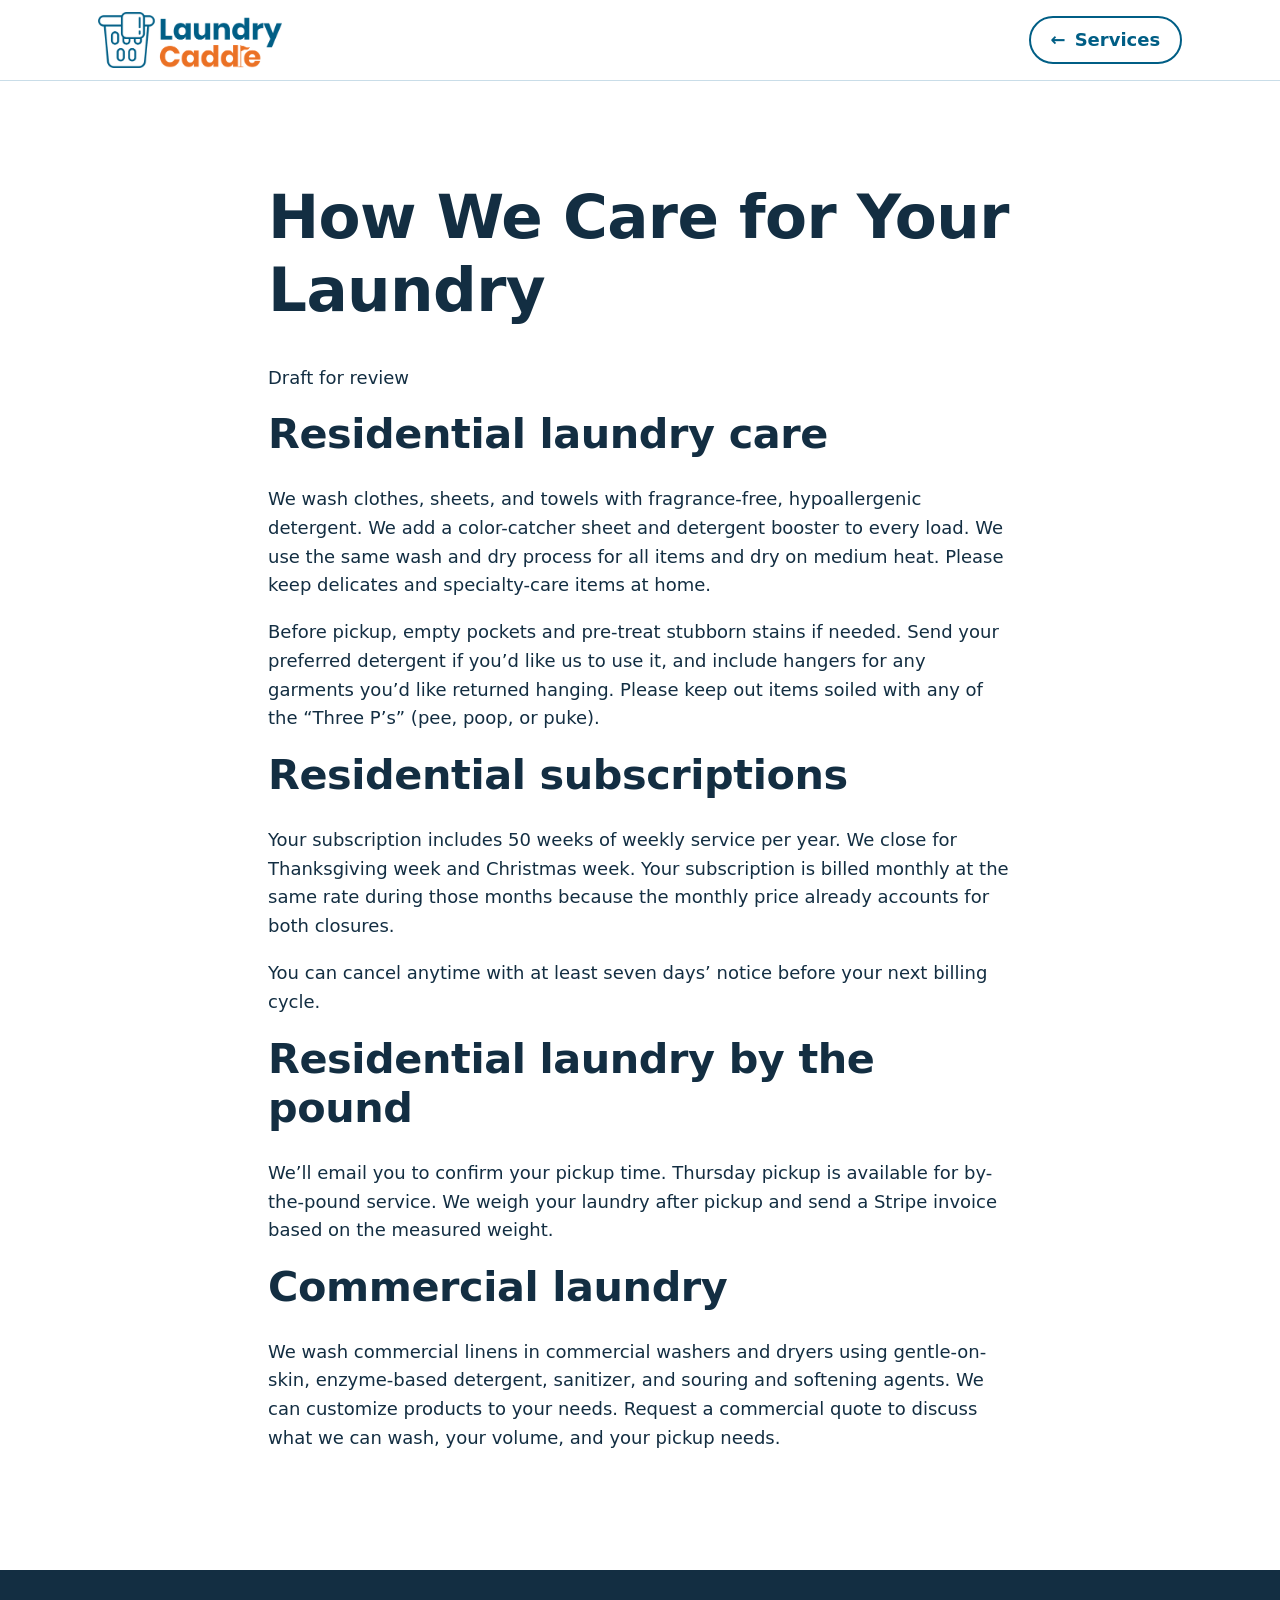
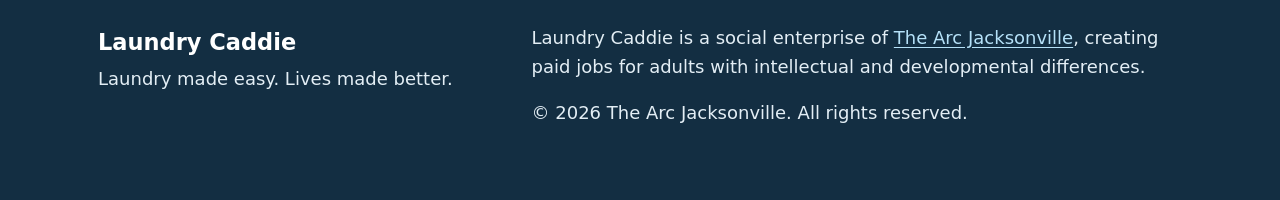
==== care-standards-draft.html @ 3b33ad8a "Draft care standards by service type" ====
<!doctype html>
<html lang="en">
<head>
  <meta charset="utf-8">
  <meta name="viewport" content="width=device-width, initial-scale=1">
  <title>Care standards | Laundry Caddie</title>
  <meta name="robots" content="noindex">
  <meta name="theme-color" content="#005e85">
  <link rel="icon" href="assets/laundry-caddie-icon-32.png" sizes="32x32" type="image/png">
  <link rel="apple-touch-icon" href="assets/laundry-caddie-icon-180.png">
  <link rel="stylesheet" href="styles.css?v=laundry-caddie-branding">
</head>
<body>
  <a class="skip-link" href="#main">Skip to main content</a>

  <header class="site-header">
    <div class="container header-inner">
      <a class="brand" href="index.html" aria-label="Laundry Caddie home">
        <img src="assets/laundry-caddie-logo.webp" alt="" width="480" height="145">
      </a>
      <a class="btn btn-small btn-secondary header-back" href="signup-test.html" aria-label="Back to service signup preview"><span aria-hidden="true">←</span> Services</a>
    </div>
  </header>

  <main id="main" tabindex="-1">
    <section class="section" aria-labelledby="care-title">
      <div class="container narrow">
        <h1 id="care-title">How We Care for Your Laundry</h1>
        <p>Draft for review</p>

        <h2>Residential laundry care</h2>
        <p>We wash clothes, sheets, and towels with fragrance-free, hypoallergenic detergent. We add a color-catcher sheet and detergent booster to every load. We use the same wash and dry process for all items and dry on medium heat. Please keep delicates and specialty-care items at home.</p>
        <p>Before pickup, empty pockets and pre-treat stubborn stains if needed. Send your preferred detergent if you’d like us to use it, and include hangers for any garments you’d like returned hanging. Please keep out items soiled with any of the “Three P’s” (pee, poop, or puke).</p>

        <h2 id="subscription">Residential subscriptions</h2>
        <p>Your subscription includes 50 weeks of weekly service per year. We close for Thanksgiving week and Christmas week. Your subscription is billed monthly at the same rate during those months because the monthly price already accounts for both closures.</p>
        <p>You can cancel anytime with at least seven days’ notice before your next billing cycle.</p>

        <h2 id="by-the-pound">Residential laundry by the pound</h2>
        <p>We’ll email you to confirm your pickup time. Thursday pickup is available for by-the-pound service. We weigh your laundry after pickup and send a Stripe invoice based on the measured weight.</p>

        <h2 id="commercial">Commercial laundry</h2>
        <p>We wash commercial linens in commercial washers and dryers using gentle-on-skin, enzyme-based detergent, sanitizer, and souring and softening agents. We can customize products to your needs. Request a commercial quote to discuss what we can wash, your volume, and your pickup needs.</p>
      </div>
    </section>
  </main>

  <footer class="site-footer">
    <div class="container footer-inner">
      <div>
        <p class="footer-brand">Laundry Caddie</p>
        <p>Laundry made easy. Lives made better.</p>
      </div>
      <div>
        <p>Laundry Caddie is a social enterprise of <a href="https://arcjacksonville.org/">The Arc Jacksonville</a>, creating paid jobs for adults with intellectual and developmental differences.</p>
        <p>&copy; <span id="year">2026</span> The Arc Jacksonville. All rights reserved.</p>
      </div>
    </div>
  </footer>

  <script src="script.js" defer></script>
</body>
</html>
---- styles.css ----
/* ==========================================================
   Laundry Caddie
   The blue and orange come from the logo. Use orange for
   accents and use dark text on light backgrounds.
   ========================================================== */
:root {
  --primary: #005e85;
  --primary-dark: #00405c;
  --primary-soft: #dceff9;
  --accent: #ea7125;
  --accent-soft: #fff3e9;
  --ink: #132e42;
  --muted: #40596a;
  --tint: #f2f9fd;
  --white: #ffffff;
  --line: #c9dde8;
  --focus: #004aad;
  --radius: 20px;
  --radius-sm: 12px;
  --shadow: 0 10px 30px rgba(19, 46, 66, 0.08);
  --header-h: 80px;
}

*, *::before, *::after { box-sizing: border-box; }

html {
  font-size: 112.5%; /* 18px base */
  scroll-behavior: smooth;
  scroll-padding-top: calc(var(--header-h) + 12px);
  -webkit-text-size-adjust: 100%;
}
@media (prefers-reduced-motion: reduce) {
  html { scroll-behavior: auto; }
  *, *::before, *::after { transition: none !important; animation: none !important; }
}

body {
  margin: 0;
  background: var(--white);
  color: var(--ink);
  font-family: system-ui, -apple-system, "Segoe UI", Roboto, "Helvetica Neue", Arial, sans-serif;
  line-height: 1.6;
}

img, svg { max-width: 100%; display: block; }

h1, h2, h3 { line-height: 1.2; margin: 0 0 0.6em; letter-spacing: -0.01em; }
h1 { font-size: clamp(2.1rem, 6vw, 3.4rem); }
h2 { font-size: clamp(1.6rem, 4vw, 2.3rem); }
h3 { font-size: 1.25rem; }
p { margin: 0 0 1em; }

a { color: var(--primary); text-underline-offset: 0.18em; overflow-wrap: anywhere; }
a:hover { color: var(--primary-dark); }

:focus-visible {
  outline: 3px solid var(--focus);
  outline-offset: 3px;
  border-radius: 6px;
}

.visually-hidden {
  position: absolute !important; width: 1px; height: 1px; padding: 0; margin: -1px;
  overflow: hidden; clip: rect(0 0 0 0); white-space: nowrap; border: 0;
}

.skip-link {
  position: absolute; left: 16px; top: -100px; z-index: 100;
  background: var(--ink); color: var(--white);
  padding: 12px 18px; border-radius: var(--radius-sm); font-weight: 700;
}
.skip-link:focus { top: 12px; color: var(--white); }

main:focus { outline: none; }

.container { width: 100%; max-width: 1140px; margin: 0 auto; padding: 0 16px; }
.container.narrow { max-width: 800px; }
@media (min-width: 640px) { .container { padding: 0 28px; } }

.center { text-align: center; }
.eyebrow {
  font-size: 0.85rem; font-weight: 700; letter-spacing: 0.08em; text-transform: uppercase;
  color: var(--primary); margin-bottom: 0.5rem;
}
.accent-text { color: var(--primary); }
.lead { font-size: 1.15rem; color: var(--muted); max-width: 36em; }
.section-intro { color: var(--muted); max-width: 40em; margin-left: auto; margin-right: auto; }
.fine-print { font-size: 0.9rem; color: var(--muted); max-width: 46em; margin: 2rem auto 0; }

/* ---------- Buttons ---------- */
.btn {
  display: inline-flex; align-items: center; justify-content: center; gap: 0.5rem;
  min-height: 48px; padding: 0.7rem 1.4rem;
  background: var(--primary); color: var(--white);
  border: 2px solid var(--primary); border-radius: 999px;
  font: inherit; font-weight: 700; text-decoration: none; cursor: pointer;
  transition: background 0.15s, transform 0.15s;
}
.btn:hover { background: var(--primary-dark); border-color: var(--primary-dark); color: var(--white); transform: translateY(-1px); }
.btn-secondary { background: var(--white); color: var(--primary); }
.btn-secondary:hover { background: var(--primary-soft); color: var(--primary-dark); }
.btn-large { min-height: 56px; padding: 0.85rem 1.8rem; font-size: 1.05rem; }
.btn-small { min-height: 44px; padding: 0.45rem 1.1rem; }
.btn-block { width: 100%; }

/* ---------- Header ---------- */
.site-header {
  position: sticky; top: 0; z-index: 50;
  background: rgba(255, 255, 255, 0.96);
  border-bottom: 1px solid var(--line);
  backdrop-filter: saturate(1.4) blur(8px);
}
.header-inner { display: flex; align-items: center; justify-content: space-between; min-height: var(--header-h); gap: 1rem; }
.brand { display: block; flex: 0 1 184px; min-width: 0; }
.brand img { display: block; width: 100%; height: auto; }

.nav-toggle {
  display: inline-flex; align-items: center; gap: 0.4rem;
  min-height: 44px; padding: 0.4rem 0.9rem;
  background: var(--white); color: var(--ink);
  border: 2px solid var(--line); border-radius: 999px; font: inherit; font-weight: 700; cursor: pointer;
}
.nav-toggle { flex: none; }
.nav-toggle svg { width: 22px; height: 22px; flex: none; }
@media (max-width: 379px) {
  .header-inner { gap: 0.5rem; }
  .nav-toggle { padding: 0.4rem 0.7rem; }
  .nav-toggle-label { position: absolute; width: 1px; height: 1px; overflow: hidden; clip: rect(0 0 0 0); white-space: nowrap; }
}

.site-nav { display: none; }
.site-nav.open {
  display: block; position: absolute; left: 0; right: 0; top: 100%;
  background: var(--white); border-bottom: 1px solid var(--line); box-shadow: var(--shadow);
}
.site-nav ul { list-style: none; margin: 0; padding: 0.5rem 16px 1rem; }
.site-nav li a:not(.btn) {
  display: block; padding: 0.75rem 0.25rem; color: var(--ink); text-decoration: none; font-weight: 600;
  border-bottom: 1px solid var(--tint);
}
.site-nav li a:not(.btn):hover { color: var(--primary); }
.site-nav .btn { margin-top: 0.75rem; width: 100%; }

@media (min-width: 960px) {
  .nav-toggle { display: none; }
  .site-nav, .site-nav.open { display: block; position: static; box-shadow: none; border: 0; background: none; }
  .site-nav ul { display: flex; align-items: center; gap: 0.25rem; padding: 0; }
  .site-nav li a:not(.btn) { border: 0; padding: 0.5rem 0.7rem; border-radius: 999px; }
  .site-nav li a:not(.btn):hover { background: var(--tint); }
  .site-nav .btn { margin: 0 0 0 0.5rem; width: auto; }
}

/* ---------- Hero ---------- */
.hero { background: linear-gradient(180deg, var(--tint) 0%, var(--white) 100%); padding: 2rem 0 2.5rem; overflow: hidden; }
.hero-inner { display: grid; gap: 1.25rem; align-items: center; }
.hero-actions { display: flex; flex-wrap: wrap; gap: 0.7rem; margin: 1.25rem 0; }
.hero-actions .btn { flex: 1 1 220px; }
.hero-points { list-style: none; padding: 0; margin: 0; display: flex; flex-wrap: wrap; gap: 0.5rem 1.4rem; color: var(--muted); font-weight: 600; }
.hero-points li { display: inline-flex; align-items: center; gap: 0.4rem; }
.hero-points svg { width: 22px; height: 22px; color: var(--primary); }
@media (min-width: 900px) {
  .hero { padding: 5rem 0 5.5rem; }
  .hero-inner { grid-template-columns: 1.15fr 0.85fr; gap: 3rem; }
  .hero-actions .btn { flex: 0 0 auto; }
}

/* ---------- Sections ---------- */
.section { padding: 4rem 0; }
.section-tint { background: var(--tint); }
@media (min-width: 900px) { .section { padding: 5.5rem 0; } }

/* ---------- Steps ---------- */
.steps { list-style: none; padding: 0; margin: 2.5rem 0 0; display: grid; gap: 1.25rem; counter-reset: none; }
.step {
  background: var(--white); border-radius: var(--radius); padding: 1.8rem 1.6rem;
  border: 1px solid var(--line);
}
.step-hole {
  display: inline-block; background: var(--accent-soft); color: var(--ink);
  font-weight: 800; font-size: 0.85rem; letter-spacing: 0.05em; text-transform: uppercase;
  padding: 0.25rem 0.8rem; border-radius: 999px; margin-bottom: 1rem;
}
.step-icon { width: 52px; height: 52px; color: var(--primary); margin-bottom: 0.9rem; }
.step p { color: var(--muted); margin: 0; }
@media (min-width: 760px) { .steps { grid-template-columns: repeat(3, 1fr); } }

/* ---------- Pricing ---------- */
.pricing-grid { display: grid; gap: 1.5rem; margin-top: 2.5rem; align-items: stretch; }
.price-card {
  position: relative; display: flex; flex-direction: column;
  background: var(--white); border: 2px solid var(--line); border-radius: var(--radius);
  padding: 2rem 1.6rem 1.6rem;
}
.price-card.featured { border-color: var(--primary); box-shadow: 0 16px 40px rgba(0, 94, 133, 0.18); }
.badge {
  position: absolute; top: -16px; left: 50%; transform: translateX(-50%);
  background: var(--accent-soft); color: var(--ink); box-shadow: inset 0 0 0 1px var(--accent); font-weight: 800; font-size: 0.85rem;
  letter-spacing: 0.06em; text-transform: uppercase; padding: 0.3rem 1rem; border-radius: 999px; margin: 0; white-space: nowrap;
}
.price-card h3 { margin-bottom: 0.2rem; }
.plan-for { color: var(--muted); margin-bottom: 1rem; }
.price { display: flex; align-items: baseline; gap: 0.25rem; margin: 0 0 0.25rem; }
.price .amount { font-size: 2.6rem; font-weight: 800; line-height: 1; color: var(--ink); }
.price .per { color: var(--muted); font-weight: 600; }
.price-note {
  display: inline-block; align-self: flex-start; background: var(--primary-soft); color: var(--ink);
  border-radius: var(--radius-sm); padding: 0.3rem 0.7rem; font-size: 0.95rem;
}
.features { list-style: none; padding: 0; margin: 0.75rem 0 1.5rem; flex: 1; }
.features li { position: relative; padding: 0.4rem 0 0.4rem 1.8rem; }
.features li::before {
  content: ""; position: absolute; left: 0; top: 0.72rem; width: 1.1rem; height: 1.1rem; border-radius: 50%;
  background: var(--primary-soft) url("data:image/svg+xml,%3Csvg xmlns='http://www.w3.org/2000/svg' viewBox='0 0 24 24'%3E%3Cpath d='M6 12.5l4 4L18 8' fill='none' stroke='%230a6f6b' stroke-width='3' stroke-linecap='round' stroke-linejoin='round'/%3E%3C/svg%3E") center / 75% no-repeat;
}
@media (min-width: 900px) { .pricing-grid { grid-template-columns: repeat(3, 1fr); } }

/* ---------- Mission & team ---------- */
.mission-grid { max-width: 820px; }
.impact { list-style: none; padding: 0; margin: 2rem 0 0; display: grid; gap: 1rem; grid-template-columns: repeat(auto-fit, minmax(170px, 1fr)); }
.impact li { background: var(--white); border-radius: var(--radius-sm); padding: 1rem 1.2rem; border: 1px solid var(--line); }
.impact-num { display: block; font-size: 1.8rem; font-weight: 800; color: var(--primary); }
.impact-label { color: var(--muted); }
.team-title { margin-top: 3rem; }
.team-grid { list-style: none; padding: 0; margin: 1rem 0 0; display: grid; gap: 1.25rem; grid-template-columns: repeat(auto-fit, minmax(230px, 1fr)); }
.team-card { background: var(--white); border-radius: var(--radius); overflow: hidden; border: 1px solid var(--line); }
.photo-placeholder {
  aspect-ratio: 4 / 3; display: grid; place-items: center; text-align: center; padding: 1rem;
  background: repeating-linear-gradient(45deg, var(--primary-soft) 0 14px, #ebf6fc 14px 28px);
  color: var(--primary-dark); font-weight: 800; border-bottom: 2px dashed var(--primary);
}
.team-caption { padding: 0.9rem 1.1rem; margin: 0; color: var(--muted); font-style: italic; }

/* ---------- Business ---------- */
.biz-grid { list-style: none; padding: 0; margin: 2.5rem 0; display: grid; gap: 1.25rem; grid-template-columns: repeat(auto-fit, minmax(230px, 1fr)); }
.biz-card { background: var(--tint); border-radius: var(--radius); padding: 1.6rem; }
.biz-card svg { width: 46px; height: 46px; color: var(--primary); margin-bottom: 0.8rem; }
.biz-card p { color: var(--muted); margin: 0; }

/* ---------- FAQ ---------- */
.faq-list { margin-top: 2rem; display: grid; gap: 0.8rem; }
.faq-list details { background: var(--white); border: 1px solid var(--line); border-radius: var(--radius-sm); }
.faq-list summary {
  list-style: none; cursor: pointer; padding: 1.05rem 3.2rem 1.05rem 1.2rem; position: relative;
  font-weight: 700; border-radius: var(--radius-sm);
}
.faq-list summary::-webkit-details-marker { display: none; }
.faq-list summary::after {
  content: ""; position: absolute; right: 1.2rem; top: 50%; width: 0.7rem; height: 0.7rem;
  border-right: 3px solid var(--primary); border-bottom: 3px solid var(--primary);
  transform: translateY(-70%) rotate(45deg); transition: transform 0.2s;
}
.faq-list details[open] summary::after { transform: translateY(-30%) rotate(-135deg); }
.faq-list summary:hover { color: var(--primary); }
.faq-body { padding: 0 1.2rem 0.4rem; color: var(--muted); }

/* ---------- Contact & form ---------- */
.contact-grid { display: grid; gap: 2.5rem; }
.contact-list { list-style: none; padding: 0; margin: 1.5rem 0 0; display: grid; gap: 0.9rem; }
.contact-list li { display: flex; align-items: flex-start; gap: 0.7rem; overflow-wrap: anywhere; }
.contact-list svg { width: 24px; height: 24px; flex: none; color: var(--primary); margin-top: 0.2rem; }
@media (min-width: 900px) { .contact-grid { grid-template-columns: 0.9fr 1.1fr; gap: 3.5rem; align-items: start; } }

.booking-form { background: var(--tint); border-radius: var(--radius); padding: 1.6rem; border: 1px solid var(--line); }
@media (min-width: 640px) { .booking-form { padding: 2.2rem; } }
.form-hint { color: var(--muted); font-size: 0.95rem; }
.field { margin: 0 0 1.1rem; min-width: 0; }
.field-row { display: grid; gap: 0 1rem; }
@media (min-width: 560px) { .field-row { grid-template-columns: 1fr 1fr; } }
label, legend { display: block; font-weight: 700; margin-bottom: 0.35rem; }
fieldset { border: 0; padding: 0; }
input[type="text"], input[type="email"], input[type="tel"], select, textarea {
  width: 100%; min-height: 50px; padding: 0.65rem 0.85rem;
  font: inherit; color: var(--ink); background: var(--white);
  border: 2px solid #6c8596; border-radius: var(--radius-sm);
}
textarea { resize: vertical; }
input:focus-visible, select:focus-visible, textarea:focus-visible { border-color: var(--primary); }
input[aria-invalid="true"] { border-color: #b42318; }
.radio-row { display: flex; flex-wrap: wrap; gap: 0.5rem 1.4rem; }
.radio-row label { display: inline-flex; align-items: center; gap: 0.45rem; font-weight: 500; min-height: 44px; cursor: pointer; }
.radio-row input { width: 1.2rem; height: 1.2rem; accent-color: var(--primary); }
.field-error { color: #b42318; font-weight: 600; font-size: 0.95rem; margin: 0.35rem 0 0; }
.form-status { margin: 1rem 0 0; font-weight: 600; }
.form-status.ok { color: var(--primary-dark); }
.form-status.err { color: #b42318; }

/* ---------- Footer ---------- */
.site-footer { background: var(--ink); color: #e3eef5; padding: 3rem 0; }
.site-footer a { color: #b5e1f8; }
.site-footer a:hover { color: var(--white); }
.site-footer :focus-visible { outline-color: #b5e1f8; }
.footer-brand { font-weight: 800; font-size: 1.25rem; color: var(--white); margin-bottom: 0.3rem; }
.footer-inner { display: grid; gap: 1.5rem; }
@media (min-width: 760px) { .footer-inner { grid-template-columns: 1fr 1.6fr; } }

@media (max-width: 399px) {
  .step, .price-card, .biz-card, .booking-form { padding-left: 1.1rem; padding-right: 1.1rem; }
  .step { padding-top: 1.4rem; padding-bottom: 1.4rem; }
  .section { padding: 3rem 0; }
}

/* Mission pull line */
.pull { font-size: 1.25rem; font-weight: 700; color: var(--primary-dark); }

/* Business card headings line up in the multi-column layout */
@media (min-width: 760px) { .biz-card h3 { min-height: 2.4em; } }

/* ==========================================================
   Subscribe + thank-you pages
   ========================================================== */
.demo-banner {
  margin: 0; padding: 0.7rem 16px; text-align: center;
  background: var(--accent-soft); color: var(--ink); border-bottom: 1px solid #ead7c8;
}
.h3 { font-size: 1.25rem; margin: 0; }
.subscribe h1 { font-size: clamp(1.9rem, 5vw, 2.6rem); }

.progress { list-style: none; padding: 0; margin: 1.5rem 0 2rem; display: grid; gap: 0.5rem; }
.progress li { display: flex; align-items: center; gap: 0.6rem; color: var(--muted); font-weight: 600; }
.progress span {
  display: inline-grid; place-items: center; width: 2rem; height: 2rem; flex: none;
  border-radius: 50%; border: 2px solid var(--line); background: var(--white); font-weight: 800;
}
.progress .current { color: var(--ink); }
.progress .current span { background: var(--primary); border-color: var(--primary); color: var(--white); }
@media (min-width: 700px) { .progress { grid-template-columns: repeat(3, 1fr); } }

.subscribe-form { display: grid; gap: 1.75rem; }
.plan-picker { display: grid; gap: 1rem; margin: 0; }
.plan-picker legend { margin-bottom: 1rem; padding: 0; }
@media (min-width: 640px) { .plan-picker { grid-template-columns: 1fr 1fr; } .plan-picker legend { grid-column: 1 / -1; } }
.plan-option {
  position: relative; display: flex; gap: 0.8rem; align-items: flex-start; margin: 0; font-weight: 400;
  padding: 1.25rem; border: 2px solid var(--line); border-radius: var(--radius); background: var(--white); cursor: pointer;
}
.plan-option input { width: 1.4rem; height: 1.4rem; margin-top: 0.15rem; flex: none; accent-color: var(--primary); }
.plan-option:has(input:checked) { border-color: var(--primary); background: var(--tint); box-shadow: 0 0 0 1px var(--primary); }
.plan-option:has(input:focus-visible) { outline: 3px solid var(--focus); outline-offset: 3px; }
.plan-body { display: grid; gap: 0.15rem; }
.plan-name { font-weight: 800; font-size: 1.2rem; }
.plan-who { color: var(--muted); }
.plan-price strong { font-size: 1.8rem; }
.plan-avg { font-size: 0.95rem; color: var(--primary-dark); font-weight: 600; }
.badge-inline {
  justify-self: start; background: var(--accent-soft); color: var(--ink); box-shadow: inset 0 0 0 1px var(--accent); font-weight: 800; font-size: 0.8rem;
  letter-spacing: 0.06em; text-transform: uppercase; padding: 0.15rem 0.7rem; border-radius: 999px; margin-bottom: 0.3rem;
}

.care { background: var(--tint); border-radius: var(--radius); padding: 1.4rem; border: 1px solid var(--line); }
.care ul { margin: 0.9rem 0 1.2rem; padding-left: 1.2rem; color: var(--muted); }
.care li { margin-bottom: 0.35rem; }
.check-field { display: flex; gap: 0.7rem; align-items: flex-start; }
.check-field input { width: 1.4rem; height: 1.4rem; margin-top: 0.2rem; flex: none; accent-color: var(--primary); }
.check-field input[aria-invalid="true"] { outline: 3px solid #b42318; outline-offset: 2px; }
.check-field label { margin: 0; }

.summary {
  display: flex; flex-wrap: wrap; justify-content: space-between; align-items: baseline; gap: 0.5rem 1rem;
  border-top: 2px solid var(--line); border-bottom: 2px solid var(--line); padding: 1rem 0;
}
.summary p { margin: 0; }
.summary-total strong { font-size: 1.6rem; }

.after-grid { display: grid; gap: 1.25rem; margin-top: 2rem; max-width: 900px; margin-inline: auto; }
@media (min-width: 760px) { .after-grid { grid-template-columns: 1fr 1fr; } }
.after-card { background: var(--white); border: 1px solid var(--line); border-radius: var(--radius); padding: 1.5rem; }
.after-card p { color: var(--muted); margin: 0; }

.thanks-icon { width: 96px; height: 96px; margin: 0 auto 1.2rem; }
.next-steps { text-align: left; max-width: 560px; margin: 2rem auto; padding-left: 1.4rem; display: grid; gap: 0.8rem; }
.btn[aria-disabled="true"] { opacity: 0.75; cursor: not-allowed; }
.header-back { flex: none; }
@media (max-width: 379px) {
  .header-back { padding: 0.4rem 0.75rem; }
  .header-back span { display: none; }
}

/* Checkout mockup page */
.checkout-step { padding-top: 2.5rem; }
.checkout-step h1 { font-size: clamp(1.9rem, 5vw, 2.6rem); }
.narrow-progress { max-width: 900px; margin: 0 auto 2.5rem; }
.progress .done { color: var(--ink); }
.progress .done span { background: var(--primary-soft); border-color: var(--primary); color: var(--primary-dark); }
.checkout-actions { text-align: center; margin: 2rem auto 0; max-width: 900px; }
.checkout-actions .fine-print { margin-top: 0.75rem; }

/* Stripe Checkout illustration (static, no inputs) */
.sc-frame {
  margin: 2rem auto 0; max-width: 1000px; border-radius: 14px; overflow: hidden;
  border: 1px solid #cfd8dc; background: #fff; box-shadow: 0 20px 50px rgba(19, 46, 66, 0.16);
}
.sc-browser { display: flex; align-items: center; gap: 6px; padding: 10px 14px; background: #eceff1; border-bottom: 1px solid #cfd8dc; }
.sc-dot { width: 11px; height: 11px; border-radius: 50%; background: #c4ccd0; }
.sc-url {
  display: inline-flex; align-items: center; gap: 6px; margin-left: 10px; padding: 3px 12px;
  background: #fff; border-radius: 999px; font: 13px/1.4 system-ui, sans-serif; color: #4f5b62; min-width: 0;
}
.sc-page {
  display: grid; font-family: -apple-system, BlinkMacSystemFont, "Segoe UI", Roboto, "Helvetica Neue", Arial, sans-serif;
  font-size: 16px; line-height: 1.45; color: #1a1f36;
}
@media (min-width: 820px) { .sc-page { grid-template-columns: 1fr 1fr; } }
.sc-page p { margin: 0; }
.sc-summary { padding: 28px 24px; background: #f6f9f9; }
.sc-form { padding: 28px 24px 22px; border-top: 1px solid #e3e8ee; }
@media (min-width: 820px) {
  .sc-summary { padding: 48px 48px 40px 56px; }
  .sc-form { padding: 48px 56px 32px 48px; border-top: 0; box-shadow: -12px 0 24px -20px rgba(0,0,0,0.35); }
}
.sc-merchant { display: flex; align-items: center; gap: 10px; font-weight: 600; margin-bottom: 28px; flex-wrap: wrap; }
.sc-merchant img { border-radius: 6px; }
.sc-back { color: #697386; font-size: 18px; }
.sc-test { background: #ffde92; color: #7a4a00; font-size: 11px; font-weight: 700; letter-spacing: 0.04em; padding: 2px 6px; border-radius: 4px; }
.sc-sub { color: #697386; font-weight: 500; }
.sc-sub strong { font-weight: 500; }
.sc-big { font-size: 36px; font-weight: 600; letter-spacing: -0.02em; display: flex; align-items: center; gap: 10px; margin: 4px 0 28px !important; }
.sc-big span { font-size: 14px; font-weight: 500; color: #697386; line-height: 1.2; }
.sc-item { display: grid; grid-template-columns: 40px 1fr auto; gap: 14px; align-items: start; padding-bottom: 20px; border-bottom: 1px solid #e3e8ee; }
.sc-item img { border-radius: 6px; }
.sc-item-name { font-weight: 600; }
.sc-muted { color: #697386; font-size: 14px; }
.sc-amt { font-weight: 600; }
.sc-row { display: flex; justify-content: space-between; padding: 14px 0; border-bottom: 1px solid #e3e8ee; }
.sc-total { font-weight: 600; border-bottom: 0; }
.sc-h { font-weight: 600; font-size: 15px; color: #30313d; margin: 20px 0 8px !important; }
.sc-h:first-child { margin-top: 0 !important; }
.sc-opt { font-weight: 400; color: #697386; }
.sc-group { border: 1px solid #e0e6eb; border-radius: 6px; overflow: hidden; box-shadow: 0 1px 1px rgba(0,0,0,0.03); }
.sc-field { display: flex; align-items: center; gap: 10px; min-height: 42px; padding: 8px 12px; border-top: 1px solid #e0e6eb; background: #fff; }
.sc-field:first-child { border-top: 0; }
.sc-lbl { color: #697386; font-size: 14px; min-width: 7.2em; }
.sc-val { color: #1a1f36; overflow-wrap: anywhere; }
.sc-caret { margin-left: auto; color: #697386; }
.sc-split { padding: 0; }
.sc-split .sc-val, .sc-split2 .sc-val { flex: 1; padding: 8px 12px; }
.sc-split .sc-val + .sc-val, .sc-split2 .sc-val + .sc-val { border-left: 1px solid #e0e6eb; }
.sc-split2 { padding: 0; }
.sc-brands { margin-left: auto; display: flex; gap: 4px; }
.sc-brands i { font: 700 10px/1 system-ui, sans-serif; font-style: normal; padding: 3px 4px; border: 1px solid #d6dde3; border-radius: 3px; color: #4f5b62; }
.sc-pay {
  margin-top: 22px; text-align: center; padding: 12px; border-radius: 6px;
  background: var(--primary); color: #fff; font-weight: 600; box-shadow: 0 1px 2px rgba(0,0,0,0.15);
}
.sc-terms { color: #697386; font-size: 13px; text-align: center; margin-top: 14px !important; }
.sc-powered { color: #8792a2; font-size: 12px; text-align: center; margin-top: 22px !important; }
.sc-powered b { font-weight: 800; letter-spacing: -0.02em; }
.sc-frame figcaption { padding: 12px 20px; background: #f6f9f9; border-top: 1px solid #e3e8ee; color: var(--muted); font-size: 0.9rem; }
@media (max-width: 400px) { .sc-brands { display: none; } .sc-lbl { min-width: 0; } }
.sc-split .sc-val:first-child { flex: 2.2; overflow-wrap: normal; }

/* Homepage reviews, gift cards, and team photo */
.review-grid,
.gift-panel {
  display: grid;
  gap: 1.25rem;
}
.review-card {
  margin: 0;
  padding: 1.25rem;
  background: var(--white);
  border: 1px solid var(--line);
  border-radius: var(--radius-sm);
}
.review-card blockquote { margin: 0; }
.review-card figcaption { font-weight: 750; color: var(--primary-dark); }
.gift-panel img {
  display: block;
  width: 100%;
  height: auto;
  border-radius: var(--radius-sm);
}
@media (min-width: 760px) {
  .review-grid { grid-template-columns: repeat(3, 1fr); }
  .gift-panel {
    grid-template-columns: repeat(2, minmax(0, 1fr));
    align-items: center;
    gap: 2rem;
  }
}

/* Homepage hero photo and bag examples */
.hero-photo img {
  display: block;
  width: 100%;
  height: auto;
  border-radius: var(--radius);
}
.bag-comparison {
  max-width: 880px;
  margin: 2rem auto 0;
  padding: 1.25rem;
  border: 1px solid var(--line);
  border-radius: var(--radius);
  background: var(--tint);
}
.bag-comparison p { margin: 0.35rem 0 1rem; color: var(--muted); }
.bag-comparison-grid { display: grid; gap: 1.125rem; }
.bag-comparison figure { margin: 0; }
.bag-comparison img {
  display: block;
  width: 100%;
  height: auto;
  aspect-ratio: 2.46;
  object-fit: cover;
  border-radius: var(--radius-sm);
}
.bag-comparison figcaption { margin-top: 0.45rem; font-size: 0.9rem; }
@media (min-width: 600px) {
  .bag-comparison-grid { grid-template-columns: repeat(2, minmax(0, 1fr)); }
}
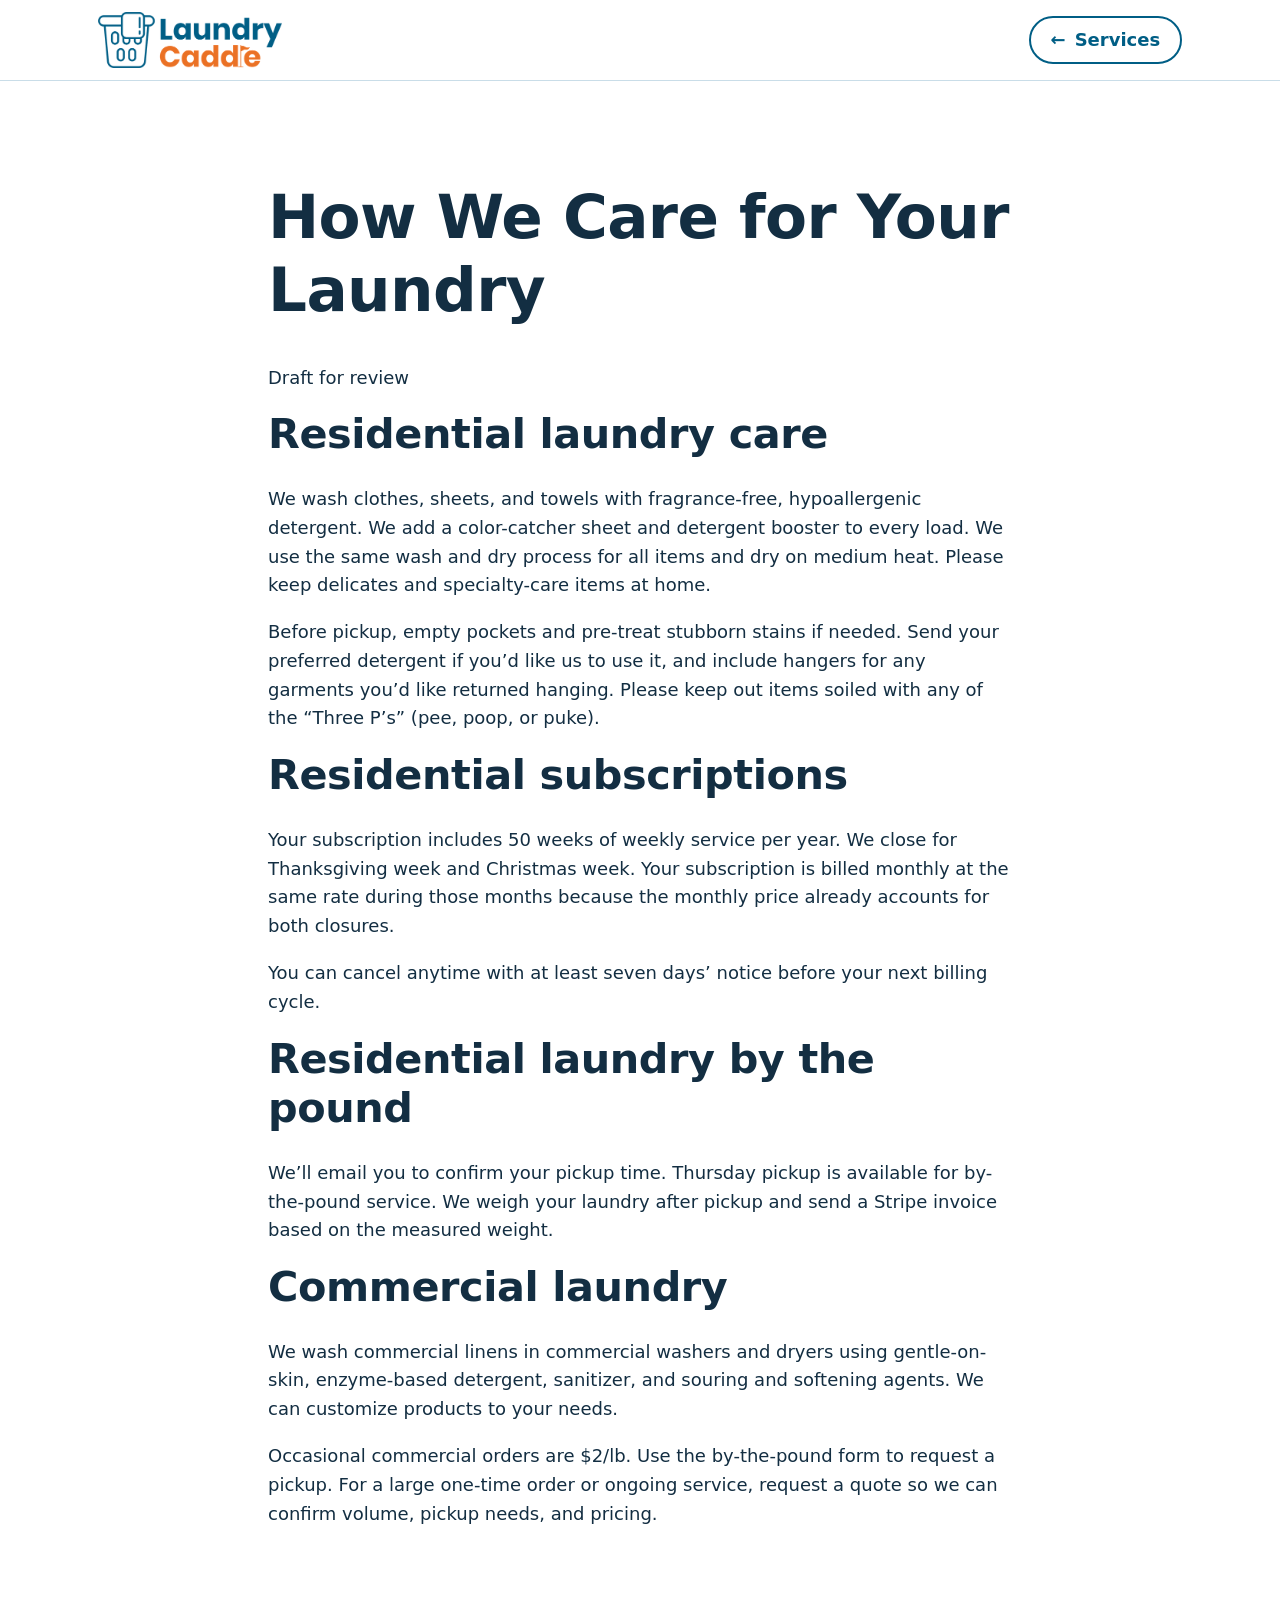
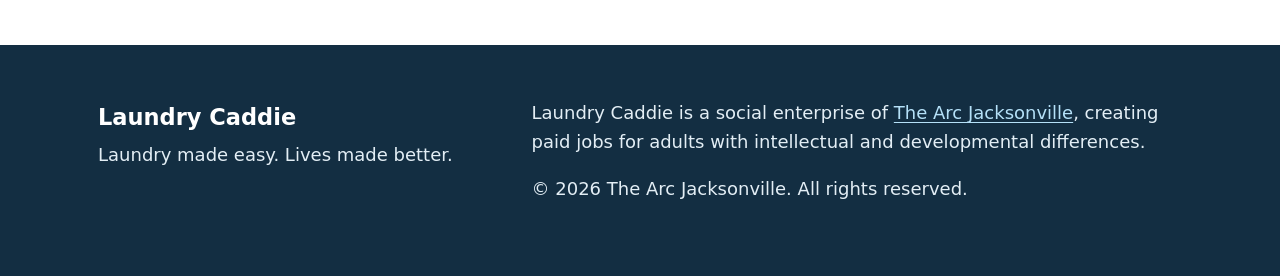
==== commit 6d4b4d5d: "Route occasional commercial laundry to by-the-pound intake" ====
--- a/care-standards-draft.html
+++ b/care-standards-draft.html
@@ -40,7 +40,8 @@
         <p>We’ll email you to confirm your pickup time. Thursday pickup is available for by-the-pound service. We weigh your laundry after pickup and send a Stripe invoice based on the measured weight.</p>
 
         <h2 id="commercial">Commercial laundry</h2>
-        <p>We wash commercial linens in commercial washers and dryers using gentle-on-skin, enzyme-based detergent, sanitizer, and souring and softening agents. We can customize products to your needs. Request a commercial quote to discuss what we can wash, your volume, and your pickup needs.</p>
+        <p>We wash commercial linens in commercial washers and dryers using gentle-on-skin, enzyme-based detergent, sanitizer, and souring and softening agents. We can customize products to your needs.</p>
+        <p>Occasional commercial orders are $2/lb. Use the by-the-pound form to request a pickup. For a large one-time order or ongoing service, request a quote so we can confirm volume, pickup needs, and pricing.</p>
       </div>
     </section>
   </main>
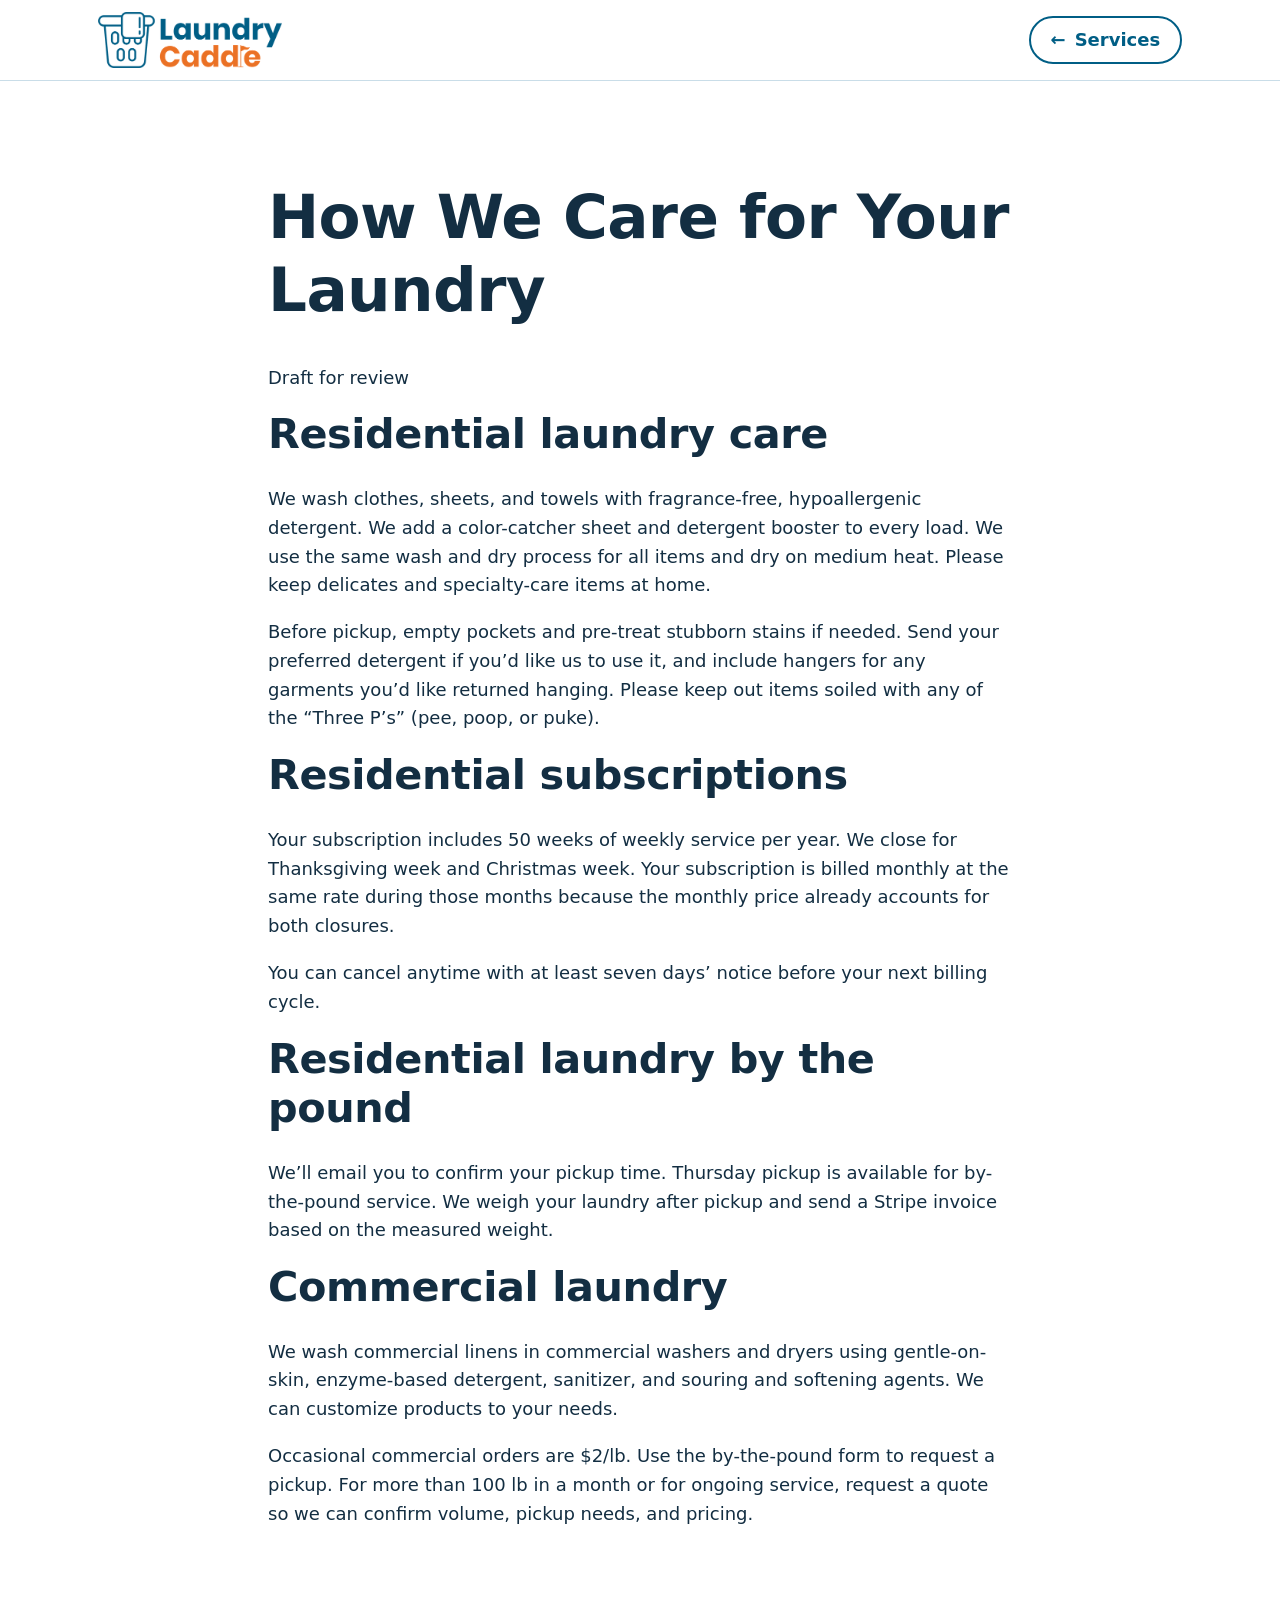
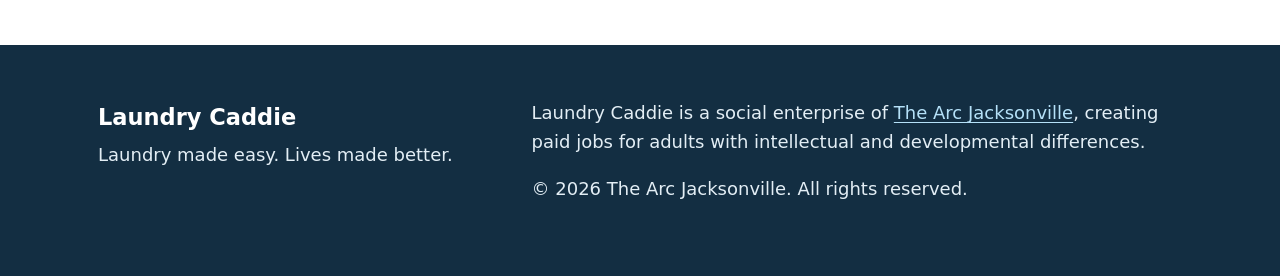
==== commit aac13223: "Set commercial quote threshold above 100 lb per month" ====
--- a/care-standards-draft.html
+++ b/care-standards-draft.html
@@ -41,7 +41,7 @@
 
         <h2 id="commercial">Commercial laundry</h2>
         <p>We wash commercial linens in commercial washers and dryers using gentle-on-skin, enzyme-based detergent, sanitizer, and souring and softening agents. We can customize products to your needs.</p>
-        <p>Occasional commercial orders are $2/lb. Use the by-the-pound form to request a pickup. For a large one-time order or ongoing service, request a quote so we can confirm volume, pickup needs, and pricing.</p>
+        <p>Occasional commercial orders are $2/lb. Use the by-the-pound form to request a pickup. For more than 100 lb in a month or for ongoing service, request a quote so we can confirm volume, pickup needs, and pricing.</p>
       </div>
     </section>
   </main>
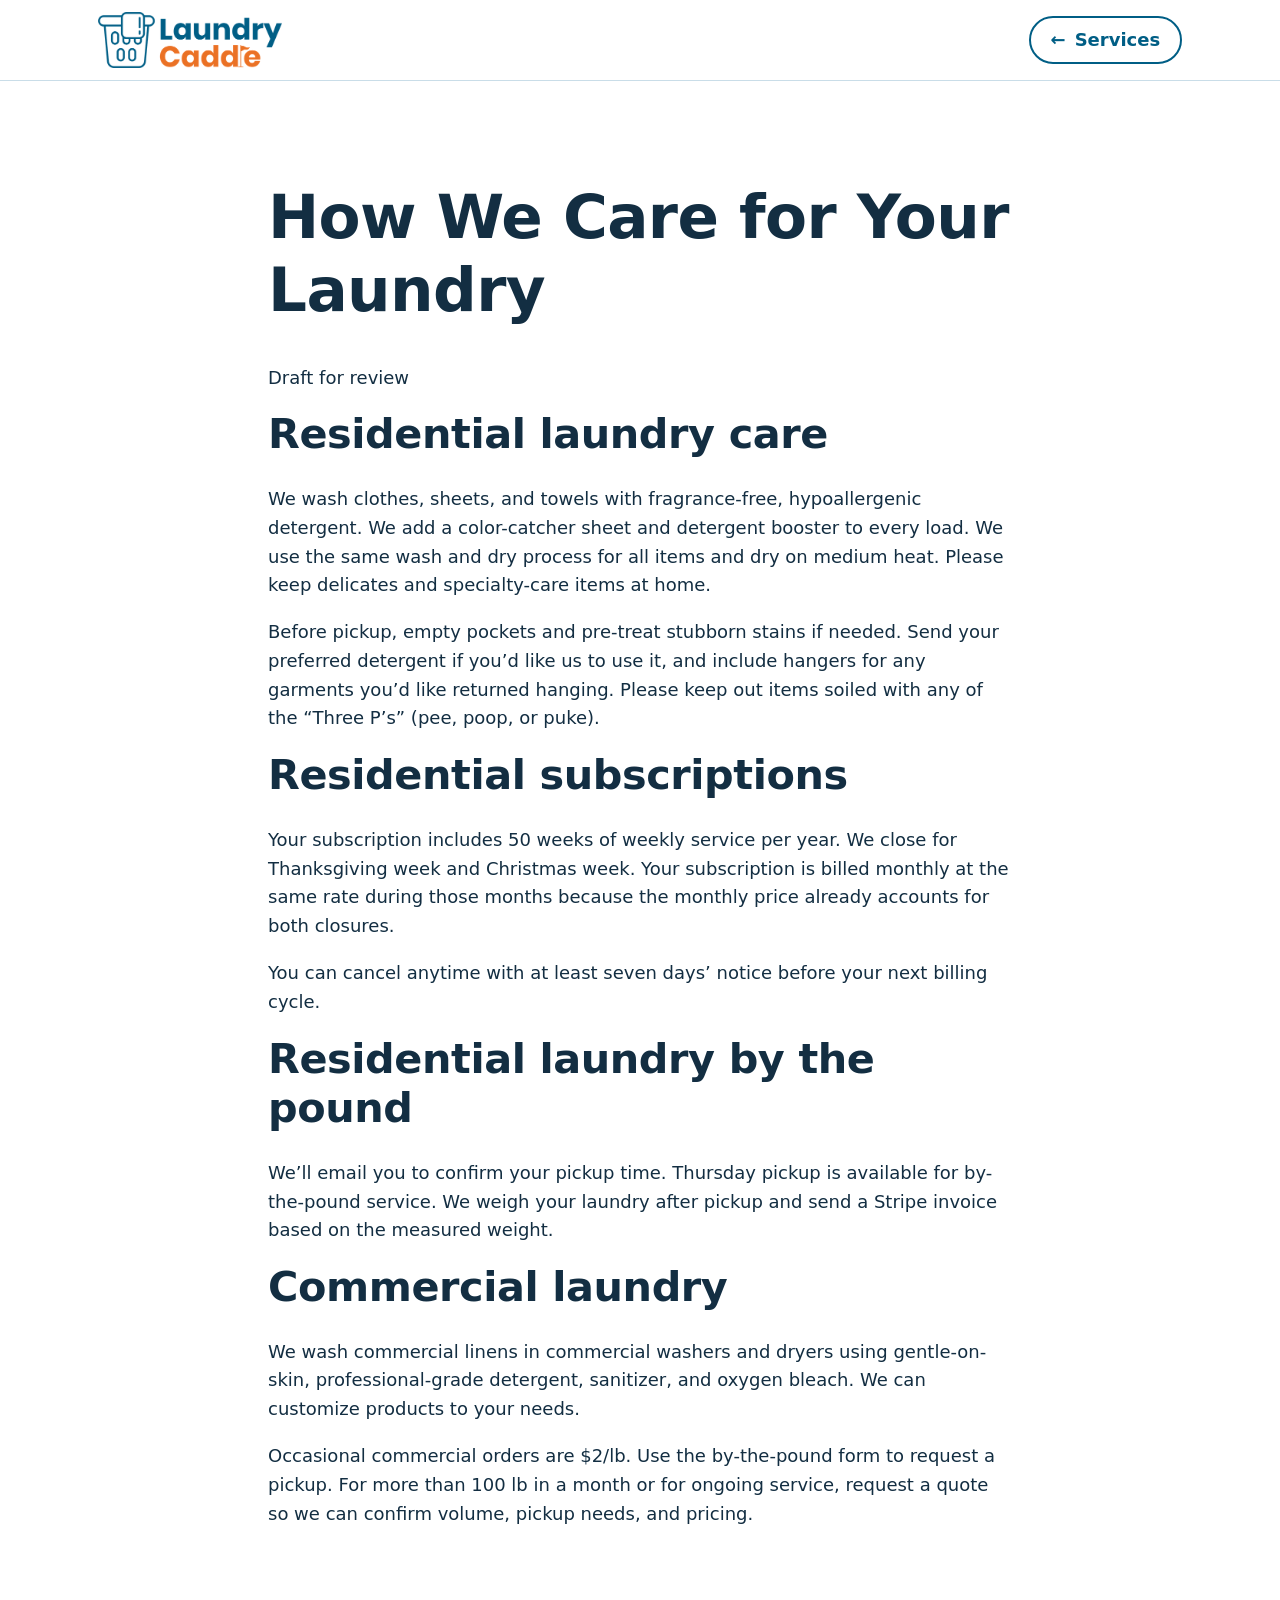
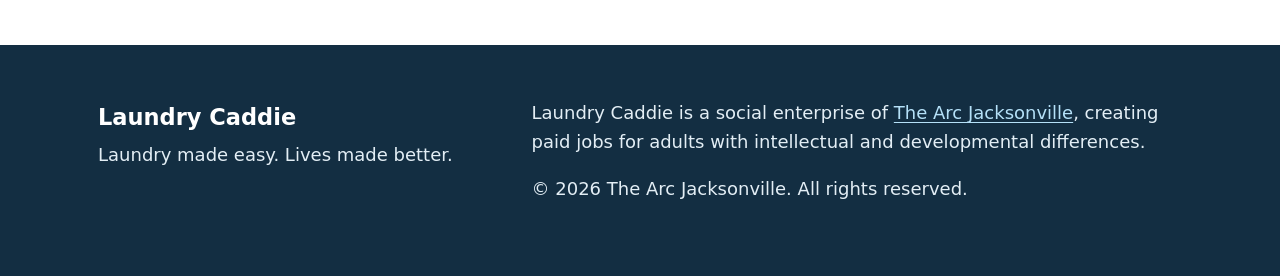
==== commit 5491b437: "Update commercial laundry care products" ====
--- a/care-standards-draft.html
+++ b/care-standards-draft.html
@@ -40,7 +40,7 @@
         <p>We’ll email you to confirm your pickup time. Thursday pickup is available for by-the-pound service. We weigh your laundry after pickup and send a Stripe invoice based on the measured weight.</p>
 
         <h2 id="commercial">Commercial laundry</h2>
-        <p>We wash commercial linens in commercial washers and dryers using gentle-on-skin, enzyme-based detergent, sanitizer, and souring and softening agents. We can customize products to your needs.</p>
+        <p>We wash commercial linens in commercial washers and dryers using gentle-on-skin, professional-grade detergent, sanitizer, and oxygen bleach. We can customize products to your needs.</p>
         <p>Occasional commercial orders are $2/lb. Use the by-the-pound form to request a pickup. For more than 100 lb in a month or for ongoing service, request a quote so we can confirm volume, pickup needs, and pricing.</p>
       </div>
     </section>
